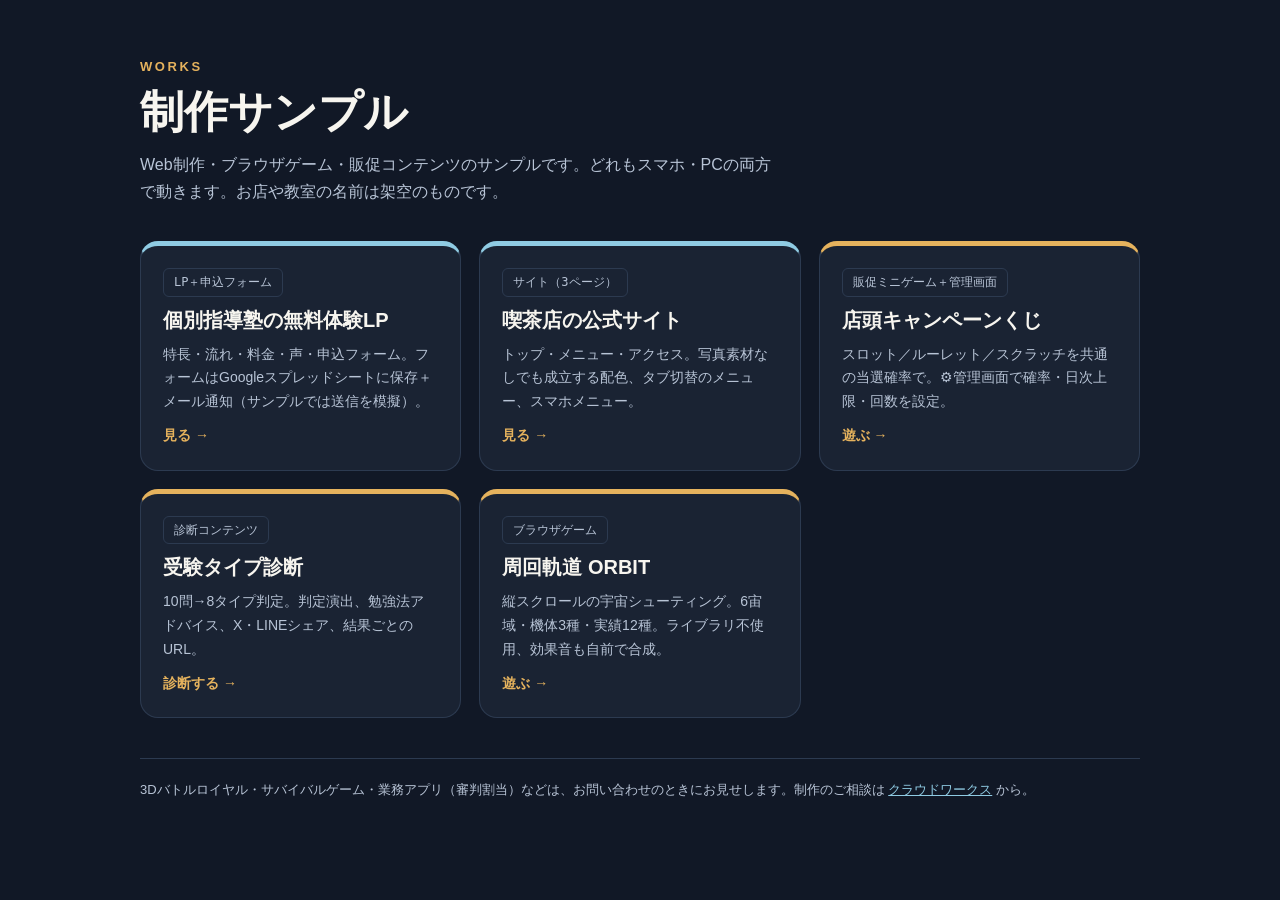
==== index.html @ 5b65ae92 "制作サンプル4点と一覧ページを追加" ====
<!DOCTYPE html>
<html lang="ja">
<head>
<meta charset="UTF-8"><meta name="viewport" content="width=device-width,initial-scale=1">
<title>制作サンプル｜るっち</title>
<meta name="description" content="Web制作・ブラウザゲーム・販促コンテンツの制作サンプル一覧。すべてスマホ・PC対応、実際に触れます。">
<style>
:root{--bg:#111826;--card:#1A2333;--line:#2C3A50;--ink:#F7F5EF;--sub:#B8C4D6;--gold:#E5B25D;--sky:#8FCBE3}
*{box-sizing:border-box;margin:0;padding:0}
body{font-family:"Zen Kaku Gothic New","Hiragino Kaku Gothic ProN","Noto Sans JP",sans-serif;background:var(--bg);color:var(--ink);line-height:1.7}
.wrap{max-width:1040px;margin:0 auto;padding:56px 20px 80px}
.eyebrow{color:var(--gold);letter-spacing:.2em;font-size:13px;font-weight:700}
h1{font-size:clamp(28px,5vw,44px);font-weight:900;margin:8px 0 12px;line-height:1.2}
.lead{color:var(--sub);max-width:640px;margin-bottom:36px}
.grid{display:grid;grid-template-columns:repeat(auto-fill,minmax(300px,1fr));gap:18px}
.card{background:var(--card);border:1px solid var(--line);border-radius:18px;padding:22px;display:flex;flex-direction:column;gap:10px;transition:.2s;text-decoration:none;color:inherit;border-top:5px solid var(--sky)}
.card:hover{transform:translateY(-4px);border-color:var(--gold)}
.card .tag{font-family:ui-monospace,monospace;font-size:12px;color:var(--sub);border:1px solid var(--line);padding:3px 10px;border-radius:6px;align-self:flex-start}
.card h2{font-size:20px;font-weight:900;line-height:1.3}
.card p{font-size:14px;color:var(--sub);flex:1}
.card .go{color:var(--gold);font-weight:700;font-size:14px}
.card.g{border-top-color:var(--gold)}
.note{margin-top:40px;padding-top:20px;border-top:1px solid var(--line);color:var(--sub);font-size:13px}
.note a{color:var(--sky)}
</style>
</head>
<body>
<div class="wrap">
  <p class="eyebrow">WORKS</p>
  <h1>制作サンプル</h1>
  <p class="lead">Web制作・ブラウザゲーム・販促コンテンツのサンプルです。どれもスマホ・PCの両方で動きます。お店や教室の名前は架空のものです。</p>
  <div class="grid">
    <a class="card" href="juku.html"><span class="tag">LP＋申込フォーム</span><h2>個別指導塾の無料体験LP</h2><p>特長・流れ・料金・声・申込フォーム。フォームはGoogleスプレッドシートに保存＋メール通知（サンプルでは送信を模擬）。</p><span class="go">見る →</span></a>
    <a class="card" href="cafe.html"><span class="tag">サイト（3ページ）</span><h2>喫茶店の公式サイト</h2><p>トップ・メニュー・アクセス。写真素材なしでも成立する配色、タブ切替のメニュー、スマホメニュー。</p><span class="go">見る →</span></a>
    <a class="card g" href="promo.html"><span class="tag">販促ミニゲーム＋管理画面</span><h2>店頭キャンペーンくじ</h2><p>スロット／ルーレット／スクラッチを共通の当選確率で。⚙管理画面で確率・日次上限・回数を設定。</p><span class="go">遊ぶ →</span></a>
    <a class="card g" href="shindan.html"><span class="tag">診断コンテンツ</span><h2>受験タイプ診断</h2><p>10問→8タイプ判定。判定演出、勉強法アドバイス、X・LINEシェア、結果ごとのURL。</p><span class="go">診断する →</span></a>
    <a class="card g" href="https://kikt6.github.io/orbit/"><span class="tag">ブラウザゲーム</span><h2>周回軌道 ORBIT</h2><p>縦スクロールの宇宙シューティング。6宙域・機体3種・実績12種。ライブラリ不使用、効果音も自前で合成。</p><span class="go">遊ぶ →</span></a>
  </div>
  <p class="note">3Dバトルロイヤル・サバイバルゲーム・業務アプリ（審判割当）などは、お問い合わせのときにお見せします。制作のご相談は <a href="https://crowdworks.jp/public/employees/6202737">クラウドワークス</a> から。</p>
</div>
</body>
</html>
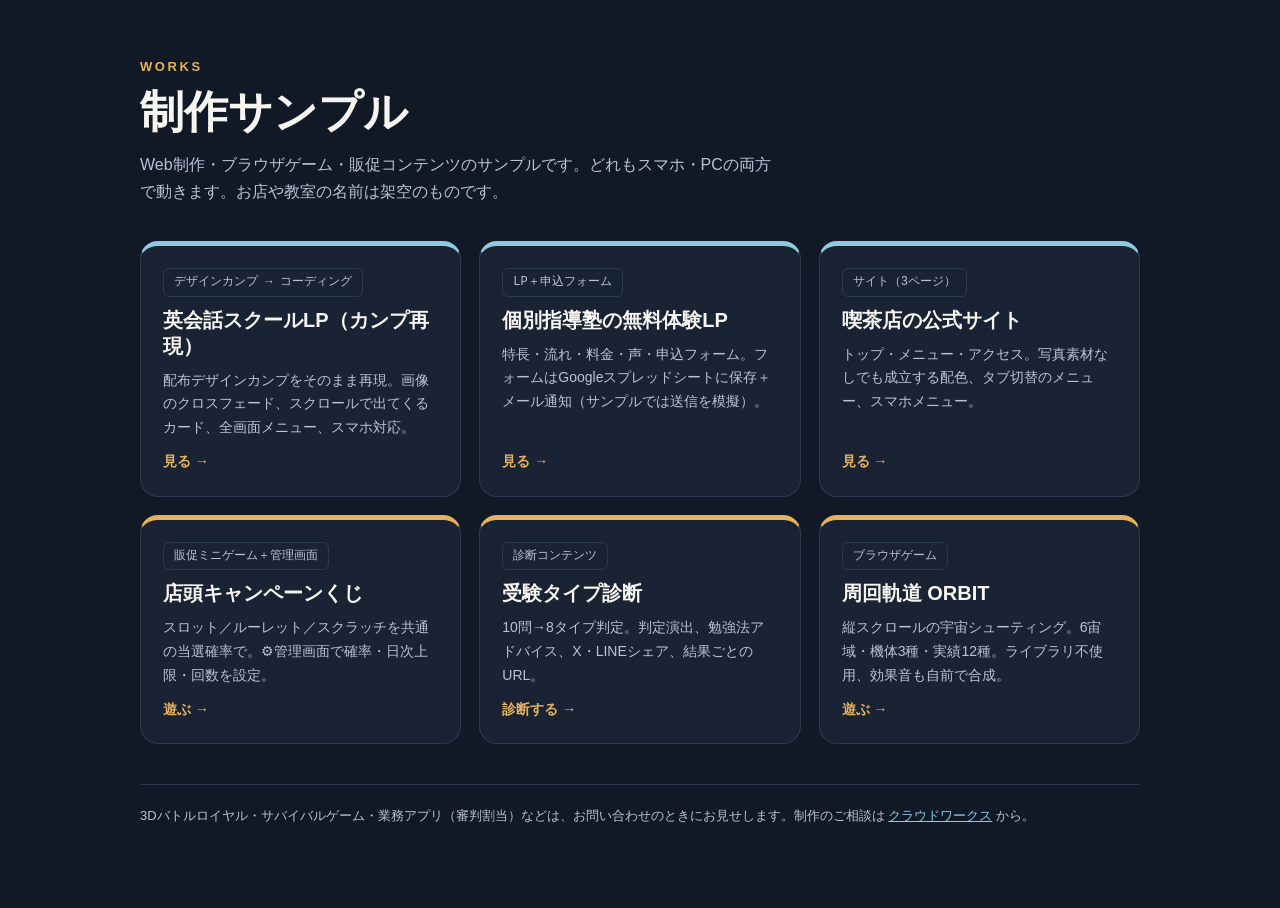
==== commit 8617a010: "英会話スクールLP（デザインカンプ再現）を追加" ====
--- a/index.html
+++ b/index.html
@@ -30,6 +30,7 @@
   <h1>制作サンプル</h1>
   <p class="lead">Web制作・ブラウザゲーム・販促コンテンツのサンプルです。どれもスマホ・PCの両方で動きます。お店や教室の名前は架空のものです。</p>
   <div class="grid">
+    <a class="card" href="eikaiwa.html"><span class="tag">デザインカンプ → コーディング</span><h2>英会話スクールLP（カンプ再現）</h2><p>配布デザインカンプをそのまま再現。画像のクロスフェード、スクロールで出てくるカード、全画面メニュー、スマホ対応。</p><span class="go">見る →</span></a>
     <a class="card" href="juku.html"><span class="tag">LP＋申込フォーム</span><h2>個別指導塾の無料体験LP</h2><p>特長・流れ・料金・声・申込フォーム。フォームはGoogleスプレッドシートに保存＋メール通知（サンプルでは送信を模擬）。</p><span class="go">見る →</span></a>
     <a class="card" href="cafe.html"><span class="tag">サイト（3ページ）</span><h2>喫茶店の公式サイト</h2><p>トップ・メニュー・アクセス。写真素材なしでも成立する配色、タブ切替のメニュー、スマホメニュー。</p><span class="go">見る →</span></a>
     <a class="card g" href="promo.html"><span class="tag">販促ミニゲーム＋管理画面</span><h2>店頭キャンペーンくじ</h2><p>スロット／ルーレット／スクラッチを共通の当選確率で。⚙管理画面で確率・日次上限・回数を設定。</p><span class="go">遊ぶ →</span></a>
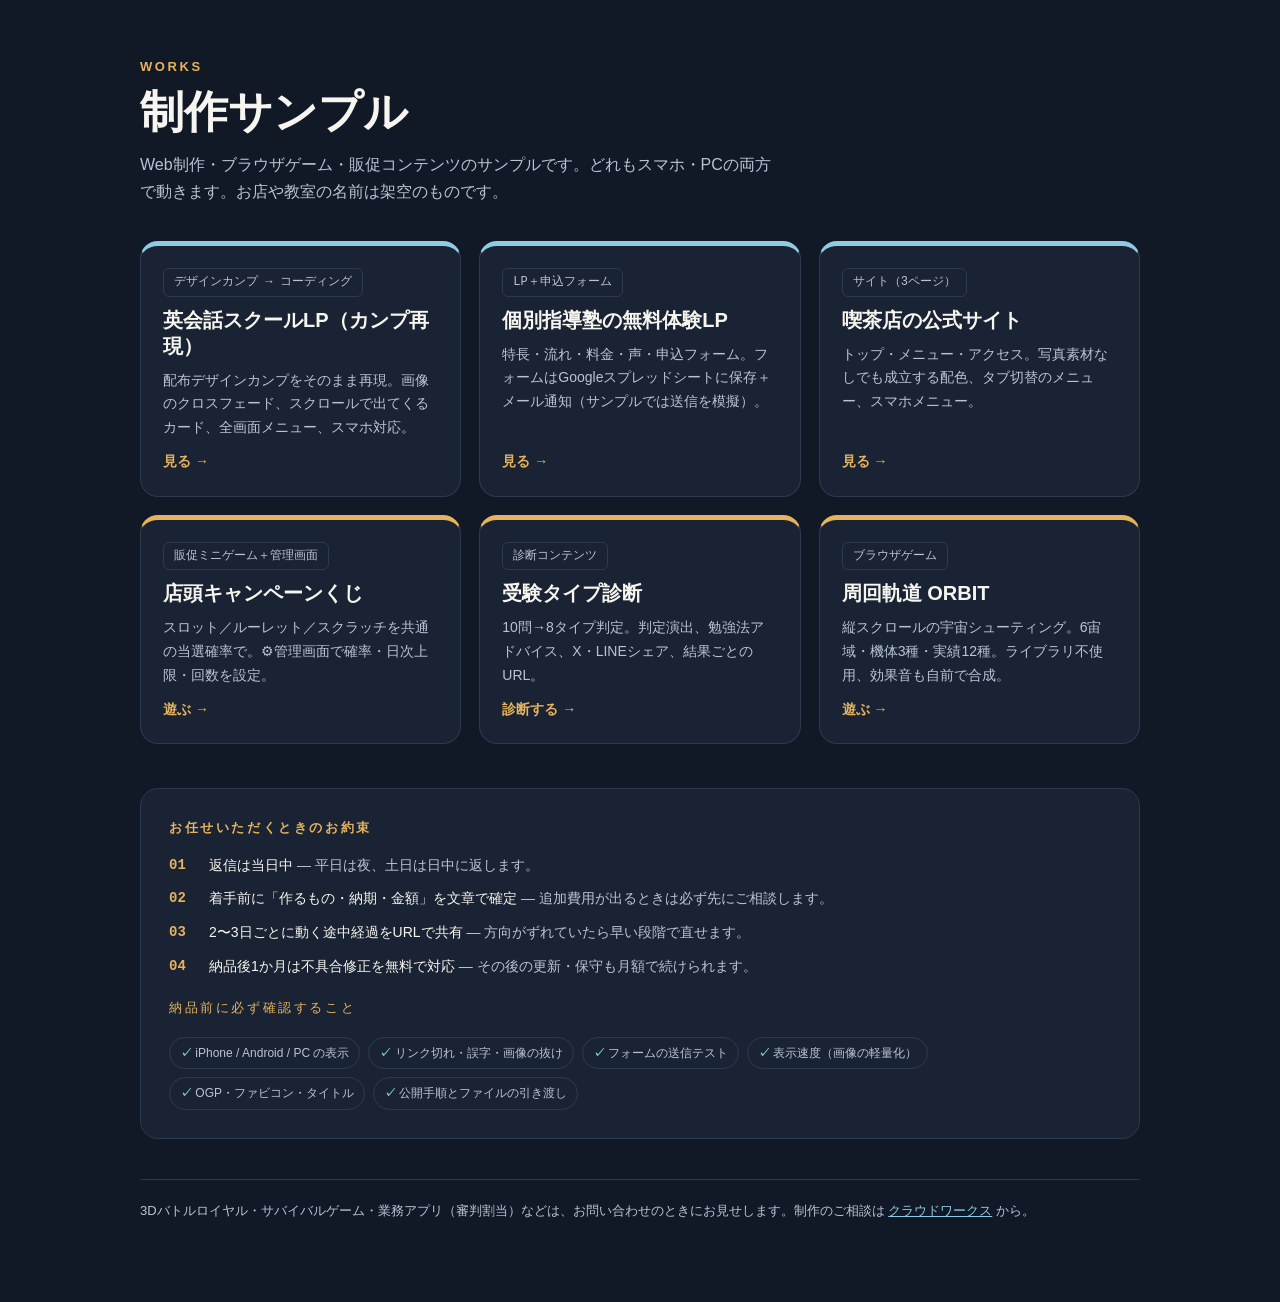
==== commit 7c9a23ef: "一覧ページにお約束と納品前チェックを追加" ====
--- a/index.html
+++ b/index.html
@@ -22,6 +22,15 @@
 .card.g{border-top-color:var(--gold)}
 .note{margin-top:40px;padding-top:20px;border-top:1px solid var(--line);color:var(--sub);font-size:13px}
 .note a{color:var(--sky)}
+.promise{margin-top:44px;padding:28px;background:var(--card);border:1px solid var(--line);border-radius:18px}
+.promise h3{font-size:13px;letter-spacing:.2em;color:var(--gold);margin-bottom:14px}
+.promise ol{padding-left:0;list-style:none;display:grid;gap:10px}
+.promise li{display:flex;gap:12px;font-size:14px;color:var(--ink)}
+.promise li b{color:var(--gold);font-family:ui-monospace,monospace;flex:0 0 28px}
+.promise li span{color:var(--sub)}
+.promise .chk{margin-top:18px;display:flex;flex-wrap:wrap;gap:8px}
+.promise .chk span{font-size:12px;color:var(--sub);border:1px solid var(--line);border-radius:999px;padding:5px 10px}
+.promise .chk span::before{content:"✓ ";color:#7FD6B8;font-weight:900}
 </style>
 </head>
 <body>
@@ -37,6 +46,17 @@
     <a class="card g" href="shindan.html"><span class="tag">診断コンテンツ</span><h2>受験タイプ診断</h2><p>10問→8タイプ判定。判定演出、勉強法アドバイス、X・LINEシェア、結果ごとのURL。</p><span class="go">診断する →</span></a>
     <a class="card g" href="https://kikt6.github.io/orbit/"><span class="tag">ブラウザゲーム</span><h2>周回軌道 ORBIT</h2><p>縦スクロールの宇宙シューティング。6宙域・機体3種・実績12種。ライブラリ不使用、効果音も自前で合成。</p><span class="go">遊ぶ →</span></a>
   </div>
+  <section class="promise">
+    <h3>お任せいただくときのお約束</h3>
+    <ol>
+      <li><b>01</b><div>返信は当日中 <span>— 平日は夜、土日は日中に返します。</span></div></li>
+      <li><b>02</b><div>着手前に「作るもの・納期・金額」を文章で確定 <span>— 追加費用が出るときは必ず先にご相談します。</span></div></li>
+      <li><b>03</b><div>2〜3日ごとに動く途中経過をURLで共有 <span>— 方向がずれていたら早い段階で直せます。</span></div></li>
+      <li><b>04</b><div>納品後1か月は不具合修正を無料で対応 <span>— その後の更新・保守も月額で続けられます。</span></div></li>
+    </ol>
+    <p style="margin-top:18px;font-size:13px;color:var(--gold);letter-spacing:.2em">納品前に必ず確認すること</p>
+    <div class="chk"><span>iPhone / Android / PC の表示</span><span>リンク切れ・誤字・画像の抜け</span><span>フォームの送信テスト</span><span>表示速度（画像の軽量化）</span><span>OGP・ファビコン・タイトル</span><span>公開手順とファイルの引き渡し</span></div>
+  </section>
   <p class="note">3Dバトルロイヤル・サバイバルゲーム・業務アプリ（審判割当）などは、お問い合わせのときにお見せします。制作のご相談は <a href="https://crowdworks.jp/public/employees/6202737">クラウドワークス</a> から。</p>
 </div>
 </body>
